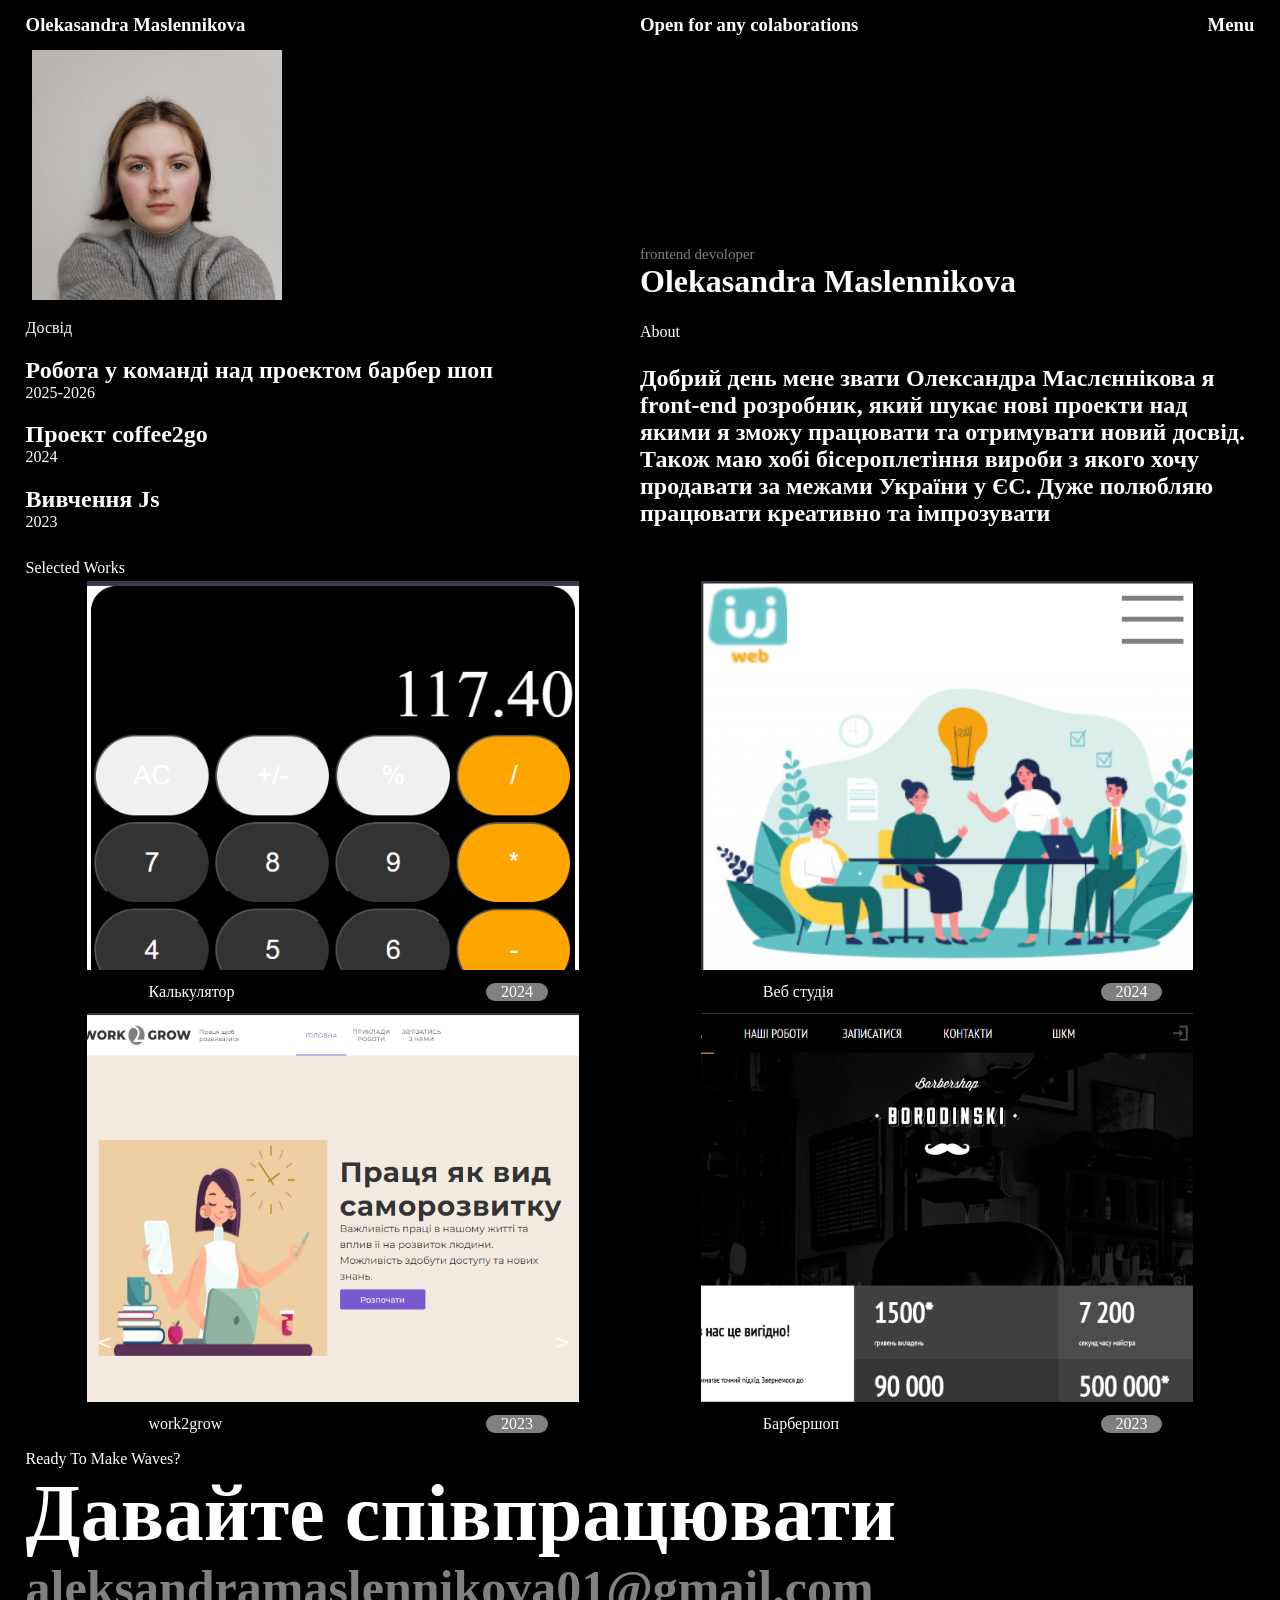
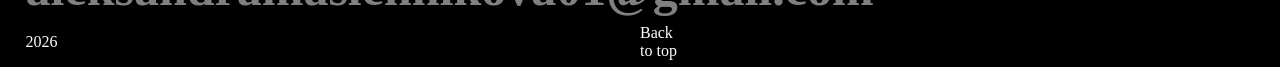
==== index.html @ 23ceb282 "Add files via upload" ====
<!DOCTYPE html>
<html lang="en">
<head>
    <meta charset="UTF-8">
    <meta name="viewport" content="width=device-width, initial-scale=1.0">
    <title>Document</title>
    <link rel="stylesheet" href="css/style.css">
    <link rel="stylesheet" href="css/modalstyle.css">
    <link rel="stylesheet" href="css/burgermenu.css">
</head>
<body>
    <div class="container">
        <div class="buger">
            <div class="burger_nav">
                <div class="burger_nav_item">
                    <h3>Olekasandra Maslennikova</h3>
                </div> 
                <div class="burger_nav_item">
                    <h3>Open for any colaborations</h3>
                    <h3 class="closebtn">Close</h3>
                </div> 
            </div>
            <div class="burger_options">
                <h2>About</h2>
                <div class="burgerworks">
                    <h2>Works</h2>
                    <button class="btnworksopen">▼</button>
                    <button class="btnworksclose">▲</button>
                    <div class="burger_option">
                        <a href="workone.html"><h3>Калькулятор</h3></a>
                        <a href="worktwo.html"><h3>Веб-студія</h3></a>
                        <a href="workthree.html"><h3>Work2grow</h3></a>
                        <a href="workfour.html"><h3>Barbershop</h3></a>
                    </div>
                </div>
                <h2>Contacts</h2>
            </div>
        </div>






        <div class="modalwindow">
            <div class="modal_nav">
                <div class="modal_nav_item">
            <h3>Olekasandra Maslennikova</h3>
        </div> 
           <div class="modal_nav_item">
            <h3>Open for any colaborations</h3>
            <h3>Menu</h3>
        </div> 
            </div>
            
        <div class="modal_main">
            <div class="modal_img"></div>
            <div class="modal_text">
                <h2>Oh no(</h2>
                <p>The page you’re searching for isn’t available</p>
                <button class="btnno">Back to home</button>
            </div>
        </div>


        </div>
        <nav>
           <div class="nav_item">
            <h3>Olekasandra Maslennikova</h3>
        </div> 
           <div class="nav_item">
            <h3 id="top">Open for any colaborations</h3>
            <h3 class="menu">Menu</h3>
        </div> 
        </nav>
        
        <header>
           <img src="img/avtor.png" alt="" class="header_img"> 
           <div class="header_item">
            <p>frontend devoloper</p>
            <h1>Olekasandra Maslennikova</h1>
           </div>
        </header>
        <main>
            <seciton class="text">
                <div class="text_item">
                  <p>Досвід</p>  
                  <div class="item_text">
                    <h3>Робота у команді над проектом барбер шоп</h3>
                    <p>2025-2026</p>
                  </div>
                  <div class="item_text">
                    <h3>Проект coffee2go</h3>
                    <p>2024</p>
                  </div>
                  <div class="item_text">
                    <h3>Вивчення Js</h3>
                    <p>2023</p>
                  </div>
                </div>
                <div class="text_item">
                    <p>About</p>
                    <h3>Добрий день мене звати Олександра Маслєннікова я front-end розробник, який шукає нові проекти над якими я зможу працювати та отримувати новий досвід. Також маю хобі бісероплетіння вироби з якого хочу продавати за межами України у ЄС. Дуже полюбляю працювати креативно та імпрозувати </h3>
                </div>
            </seciton>
            <section class="works">
                <p>Selected Works</p>
                <div class="works_item">
                    <div class="photo" id="calc"></div>
                    <a href="workone.html" class="myLink"><p>Калькулятор</p></a>
                    <p class="item_year">2024</p>
                </div>
                <div class="works_item">
                    <div class="photo" id="studio"></div>
                    <a href="worktwo.html" class="myLink"><p>Веб студія</p></a>
                    <p class="item_year">2024</p>
                </div>
                <div class="works_item">
                    <div class="photo" id="grow"></div>
                    <a href="workthree.html" class="myLink"><p>work2grow</p></a>
                    <p class="item_year">2023</p>
                </div>
                <div class="works_item">
                    <div class="photo" id="barbershop"></div>
                    <a href="workfour.html" class="myLink"><p>Барбершоп</p></a>
                    <p class="item_year">2023</p>
                </div>
            </section>
        </main>
        <footer>
            <div class="footer_item">
                <p>Ready To Make Waves?</p>
                <h2>Давайте співпрацювати</h2>
                <h3 class="h3super">aleksandramaslennikova01@gmail.com</h3>
            </div>
            <div class="footer_item">
                <p>2026</p>
                <a href="#top"><p>Back to top</p></a>
            </div>
        </footer>
    </div>
    <script src="js/modalwindow.js"></script>
    <script src="js/burgermenu.js"></script>
</body>
</html>
---- css/style.css ----
*{
    margin: 0;
    padding: 0;
    box-sizing: border-box;
    background: black;
    color: white;
}
a{
    text-decoration: none;
}

/*nav*/
nav{
    display: flex;
    width: 96%;
    margin: 0 auto;
    height: 50px;
}
.nav_item{
    width: 50%;
    display: flex;
    justify-content: space-between;
    text-align: center;
    align-items: center;
}

/*header*/
header{
    height: 250px;
    width: 95%;
    margin: 0 auto;
    display: flex;
    justify-content: space-between;
    /* background: lightpink; */
}
header img{
}
.header_item{
    width: 50%;
    display: flex;
    flex-direction: column;
    justify-content: flex-end;
}

.header_item p{
    font-size: 15px;
    color: grey;
}


/*main*/
/*first section*/
.text{
    width: 96%;
    height: 250px;
    display: flex;
    margin: 0 auto;
}
.text_item{
    width: 50%;
    height: 100%;
    display: flex;
    flex-direction: column;
    justify-content: space-evenly;
}
.item_text{
    width: 100%;
    display: flex;
    flex-direction: column;
    justify-content: space-between;
}
.item_text h3{
    font-size: 24px;
}
.text_item:nth-child(2) h3{
    font-size: 24px;
}


/*second section*/
.works{
    width: 96%;
    height: 900px;
    margin: 0 auto;
    display: flex;
    align-content: center;
    flex-wrap: wrap;
}
.works p{
    width: 100%;
}
.works_item{
    width: 50%;
    height: 48%;
    display: flex;
    flex-wrap: wrap;
    justify-content: center;
    align-items: center;

}
.works_item a{
    width: 50%;
    height: 6%;
    display: flex;
    align-items: center;
    justify-content: center;
    margin-left: 5%;
    margin-right: 5%;
}
.works_item p:nth-child(3){
    width: 10%;
    text-align: center;
    background: grey;
    text-decoration: grey;
    border-radius: 10px;
}
/*footer*/
footer{
    width: 96%;
    margin: 0 auto;
}
.footer_item h2{
    font-size: 80px;
}
.footer_item h3{
    font-size: 50px;
    color: grey;
}
.footer_item:nth-child(2){
    display: flex;
}
.footer_item:nth-child(2){
    height: 50px;
    display: flex;
    align-items: center;
}
.footer_item p{
    width: 50%;
}
.photo{
    width: 80%;
    background-position: top;
    background-repeat: no-repeat;
    background-size: cover;
    height: 90%;
}
#calc{
    background-image: url(../img/calc.png);
}
#studio{
    background-image: url(../img/studio.png);
}
#grow{
    background-image: url(../img/grow.png);
}
#barbershop{
    background-image: url(../img/barbershop.png);
}
@media screen and (max-width:768px){
    .footer_item h3{
        font-size: 30px;
    }
}


/*media query*/
@media screen and (min-width:0) and (max-width:426px){
    .nav_item:nth-child(2) h3:nth-child(1){
        display: none;
    }
    .header_item h1{
        font-size: 35px;
        width: 50%;
    }
    .text{
        flex-direction: column;
        height: 550px;
    }
    header{
        height: 200px;
    }
    header img{
        width: 50%;
        height: 100%;
    }
    .text_item{
        width: 100%;
    }
    .works{
        flex-direction: column;
        flex-wrap: nowrap;
        height: 900px;
    }
    .works_item{
        width: 100%;
        height: 25%;
    }   
    .works_item p{
        height: 10%;
        width: 50%;
    }
    .works_item a{
        height: 10%;
        display: block;
    }
    footer{
        height: 60hv;
    }
    .footer_item h2{
        font-size: 30px;
    }
    .footer_item h3{
        font-size: 20px;
    }
}
---- css/modalstyle.css ----
.modalwindow{
    width: 100%;
    height: 100vh;
    left: 0;
    background: black;
    position: fixed;
    display: none;
    flex-direction: column;
    align-items: center;
    justify-content: center;
}
.modalwindow h2{
    font-size: 50px;
    background: none;
}
.modalwindow p{
    font-size: 30px;
    background: none;
}
.btnno{
    width: 15%;
    height: 10%;
    background: white;
    border-radius: 50px;
    background: black;
    border: 1px solid grey;
}
.modal_nav{
    display: flex;
    width: 95%;
    height: 5%;
}
.modal_nav_item{
    width: 50%;
    display: flex;
    justify-content: space-between;
    text-align: center;
    align-items: center;
}
.modal_img{
    background-image: url(../img/kittyerror.png);
    height: 90%;
    background-size: cover;
    width: 50%;
}
.modal_main{
    height: 90%;
    width: 90%;
    display: flex;
    justify-content: space-between;
    align-items: center;
}
.modal_text{
    height: 40%;
    width: 40%;
    display: flex;
    flex-direction: column;
    justify-content: space-evenly;
}
.modal_text p, h2{
    width: 100%;
    text-indent: 0;
}
---- css/burgermenu.css ----
.buger{
    width: 100%; 
    background: none;
    display: none;
    flex-direction: column;
    align-items: flex-end;
    position: absolute;
}
.burger_nav{
    display: flex;
    background: black;
    justify-content: space-between;
    margin: 0 auto;
    width: 96%;
    height: 50px;
}
.burger_nav_item{
    background: black;
    width: 50%;
    display: flex;
    justify-content: space-between;
    text-align: center;
    align-items: center;
}
.burger_options, .burgerworks h2{
    font-size: 2rem;
}
.burger_options{
    width: 50%;
}
.btnworksclose{
    display: none;
}
.burger_option{
    width: 100%;
    display: none;
    background: black;
}
.buger button{
    border: none;
    text-decoration: none;
}
.burgerworks{
    flex-wrap: wrap;
    display: flex;
}
.burgerworks h2{
    width: 15%;
}
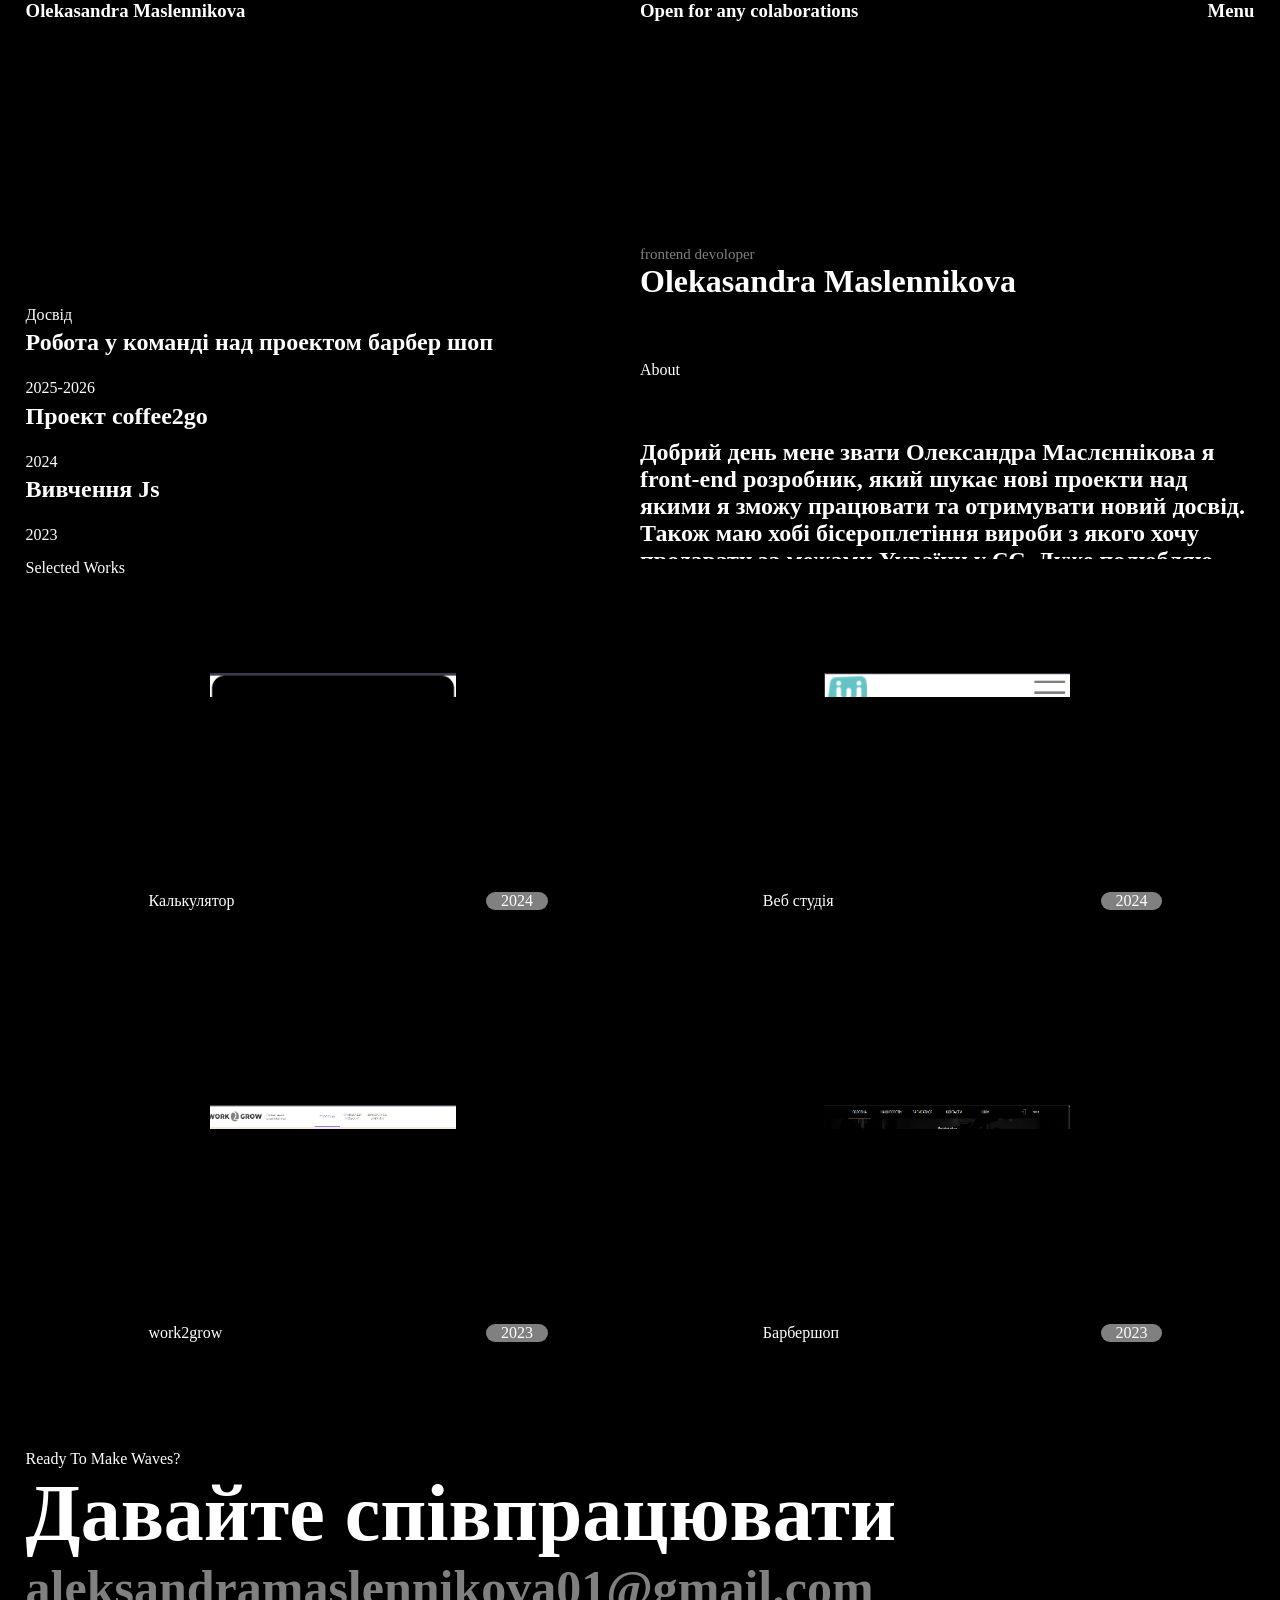
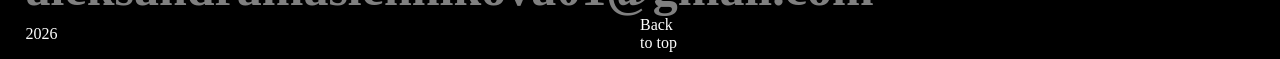
==== commit bf79d51b: "Update index.html" ====
--- a/index.html
+++ b/index.html
@@ -13,7 +13,7 @@
         <div class="buger">
             <div class="burger_nav">
                 <div class="burger_nav_item">
-                    <h3>Olekasandra Maslennikova</h3>
+                    <h3>Oleksandra Maslennikova</h3>
                 </div> 
                 <div class="burger_nav_item">
                     <h3>Open for any colaborations</h3>
@@ -27,10 +27,10 @@
                     <button class="btnworksopen">▼</button>
                     <button class="btnworksclose">▲</button>
                     <div class="burger_option">
-                        <a href="workone.html"><h3>Калькулятор</h3></a>
-                        <a href="worktwo.html"><h3>Веб-студія</h3></a>
-                        <a href="workthree.html"><h3>Work2grow</h3></a>
-                        <a href="workfour.html"><h3>Barbershop</h3></a>
+                        <a href="workone.html"><h3 class="bgh3">Калькулятор</h3></a>
+                        <a href="worktwo.html"><h3 class="bgh3">Веб-студія</h3></a>
+                        <a href="workthree.html"><h3 class="bgh3">Work2grow</h3></a>
+                        <a href="workfour.html"><h3 class="bgh3">Barbershop</h3></a>
                     </div>
                 </div>
                 <h2>Contacts</h2>
@@ -75,7 +75,7 @@
         </nav>
         
         <header>
-           <img src="img/avtor.png" alt="" class="header_img"> 
+           <div class="header_img"></div>
            <div class="header_item">
             <p>frontend devoloper</p>
             <h1>Olekasandra Maslennikova</h1>
@@ -106,23 +106,23 @@
             <section class="works">
                 <p>Selected Works</p>
                 <div class="works_item">
-                    <div class="photo" id="calc"></div>
-                    <a href="workone.html" class="myLink"><p>Калькулятор</p></a>
+                    <a href="workone.html"><div class="photo" id="calc"></div></a>
+                    <a href="" class="myLink"><p>Калькулятор</p></a>
                     <p class="item_year">2024</p>
                 </div>
                 <div class="works_item">
-                    <div class="photo" id="studio"></div>
-                    <a href="worktwo.html" class="myLink"><p>Веб студія</p></a>
+                    <a href="worktwo.html"><div class="photo" id="studio"></div></a>
+                    <a href="" class="myLink"><p>Веб студія</p></a>
                     <p class="item_year">2024</p>
                 </div>
                 <div class="works_item">
-                    <div class="photo" id="grow"></div>
-                    <a href="workthree.html" class="myLink"><p>work2grow</p></a>
+                    <a href="workthree.html"><div class="photo" id="grow"></div></a>
+                    <a href="" class="myLink"><p>work2grow</p></a>
                     <p class="item_year">2023</p>
                 </div>
                 <div class="works_item">
-                    <div class="photo" id="barbershop"></div>
-                    <a href="workfour.html" class="myLink"><p>Барбершоп</p></a>
+                   <a href="workfour.html"><div class="photo" id="barbershop"></div></a>
+                    <a href="" class="myLink"><p>Барбершоп</p></a>
                     <p class="item_year">2023</p>
                 </div>
             </section>
@@ -142,4 +142,4 @@
     <script src="js/modalwindow.js"></script>
     <script src="js/burgermenu.js"></script>
 </body>
-</html>+</html>
--- a/css/style.css
+++ b/css/style.css
@@ -169,12 +169,12 @@
         display: none;
     }
     .header_item h1{
-        font-size: 35px;
+        font-size: 30px;
         width: 50%;
     }
     .text{
         flex-direction: column;
-        height: 550px;
+        height: 700px;
     }
     header{
         height: 200px;
@@ -185,6 +185,17 @@
     }
     .text_item{
         width: 100%;
+        height: 50%;
+    }
+    .item_text:nth-child(2){
+        justify-content: space-between;
+    }
+    .text_item:nth-child(2) h3{
+        height: 80%;
+    }
+    .item_text{
+        justify-content: center;
+        height: 30%;
     }
     .works{
         flex-direction: column;
@@ -212,4 +223,4 @@
     .footer_item h3{
         font-size: 20px;
     }
-}+}
--- a/css/burgermenu.css
+++ b/css/burgermenu.css
@@ -5,17 +5,17 @@
     flex-direction: column;
     align-items: flex-end;
     position: absolute;
+    background-color: rgba(0, 0, 0, 0.7);
+    transition: all 0.4s ease;
 }
 .burger_nav{
-    display: flex;
-    background: black;
+    display: flex;  
     justify-content: space-between;
     margin: 0 auto;
     width: 96%;
     height: 50px;
 }
 .burger_nav_item{
-    background: black;
     width: 50%;
     display: flex;
     justify-content: space-between;
@@ -25,16 +25,26 @@
 .burger_options, .burgerworks h2{
     font-size: 2rem;
 }
+.burger_options h2, h3{
+    height: 50px;
+}
 .burger_options{
     width: 50%;
 }
+.btnworksopen{
+    display: flex;
+    background: none;
+    align-items: center;
+
+}
 .btnworksclose{
     display: none;
+    background: none;
+    align-items: center;
 }
 .burger_option{
     width: 100%;
     display: none;
-    background: black;
 }
 .buger button{
     border: none;
@@ -45,5 +55,33 @@
     display: flex;
 }
 .burgerworks h2{
-    width: 15%;
+    width: 10vw;
+    font-size: 2.5rem;
 }
+@media screen and (max-width:1025px) {
+    .burgerworks h2{
+    width: 13vw;
+}
+}
+@media screen and (max-width:768px) {
+    .burgerworks h2{
+    width: 17vw;
+    font-size: 2.3rem;
+}
+}
+@media screen and (max-width:425px) and (min-width:0px){
+    .burgerworks h2{
+    width: 22vw;
+    font-size: 1.5rem;
+}
+.btnworksopen, .btnworksclose{
+    align-items: flex-start;
+}
+.burger_nav_item:nth-child(2) h3:nth-child(1){
+    display: none;
+}
+.burger_options h2, h3{
+    font-size: 1.5rem; 
+    height: 40px;
+}
+}
